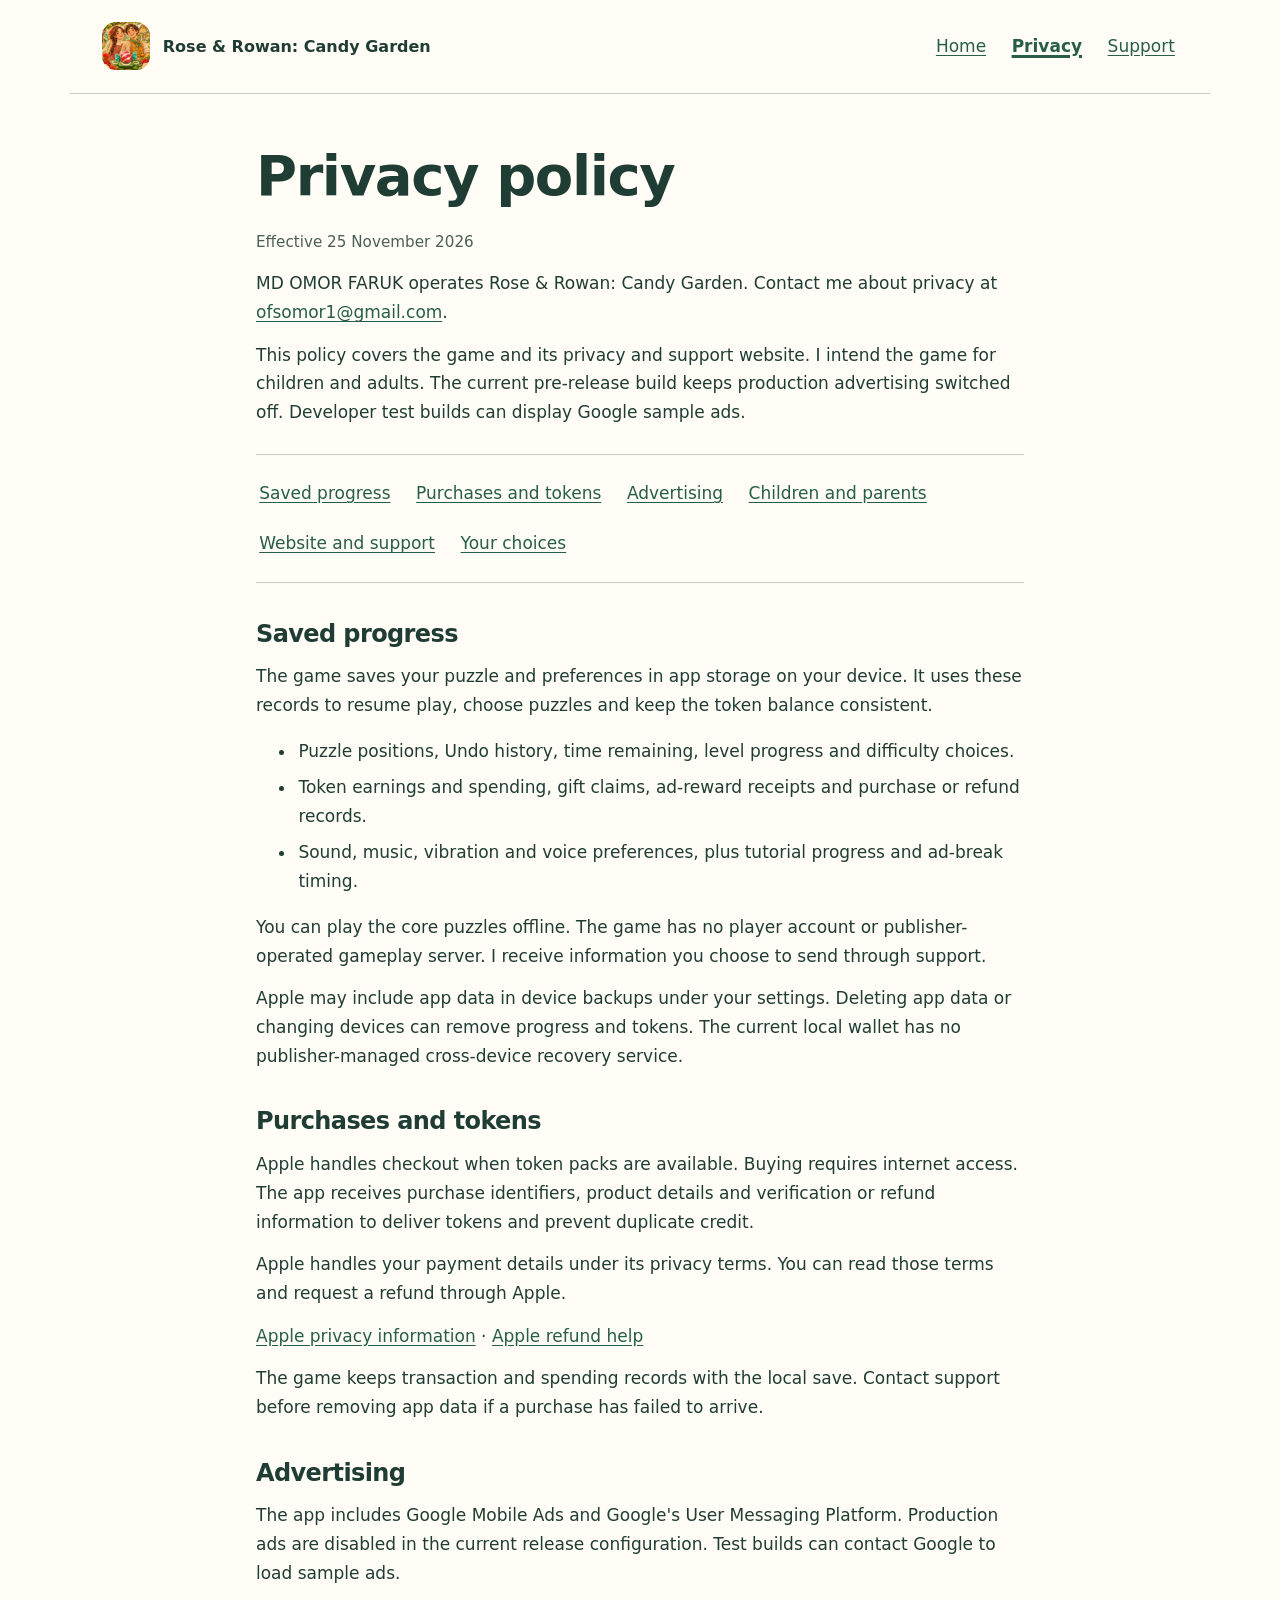
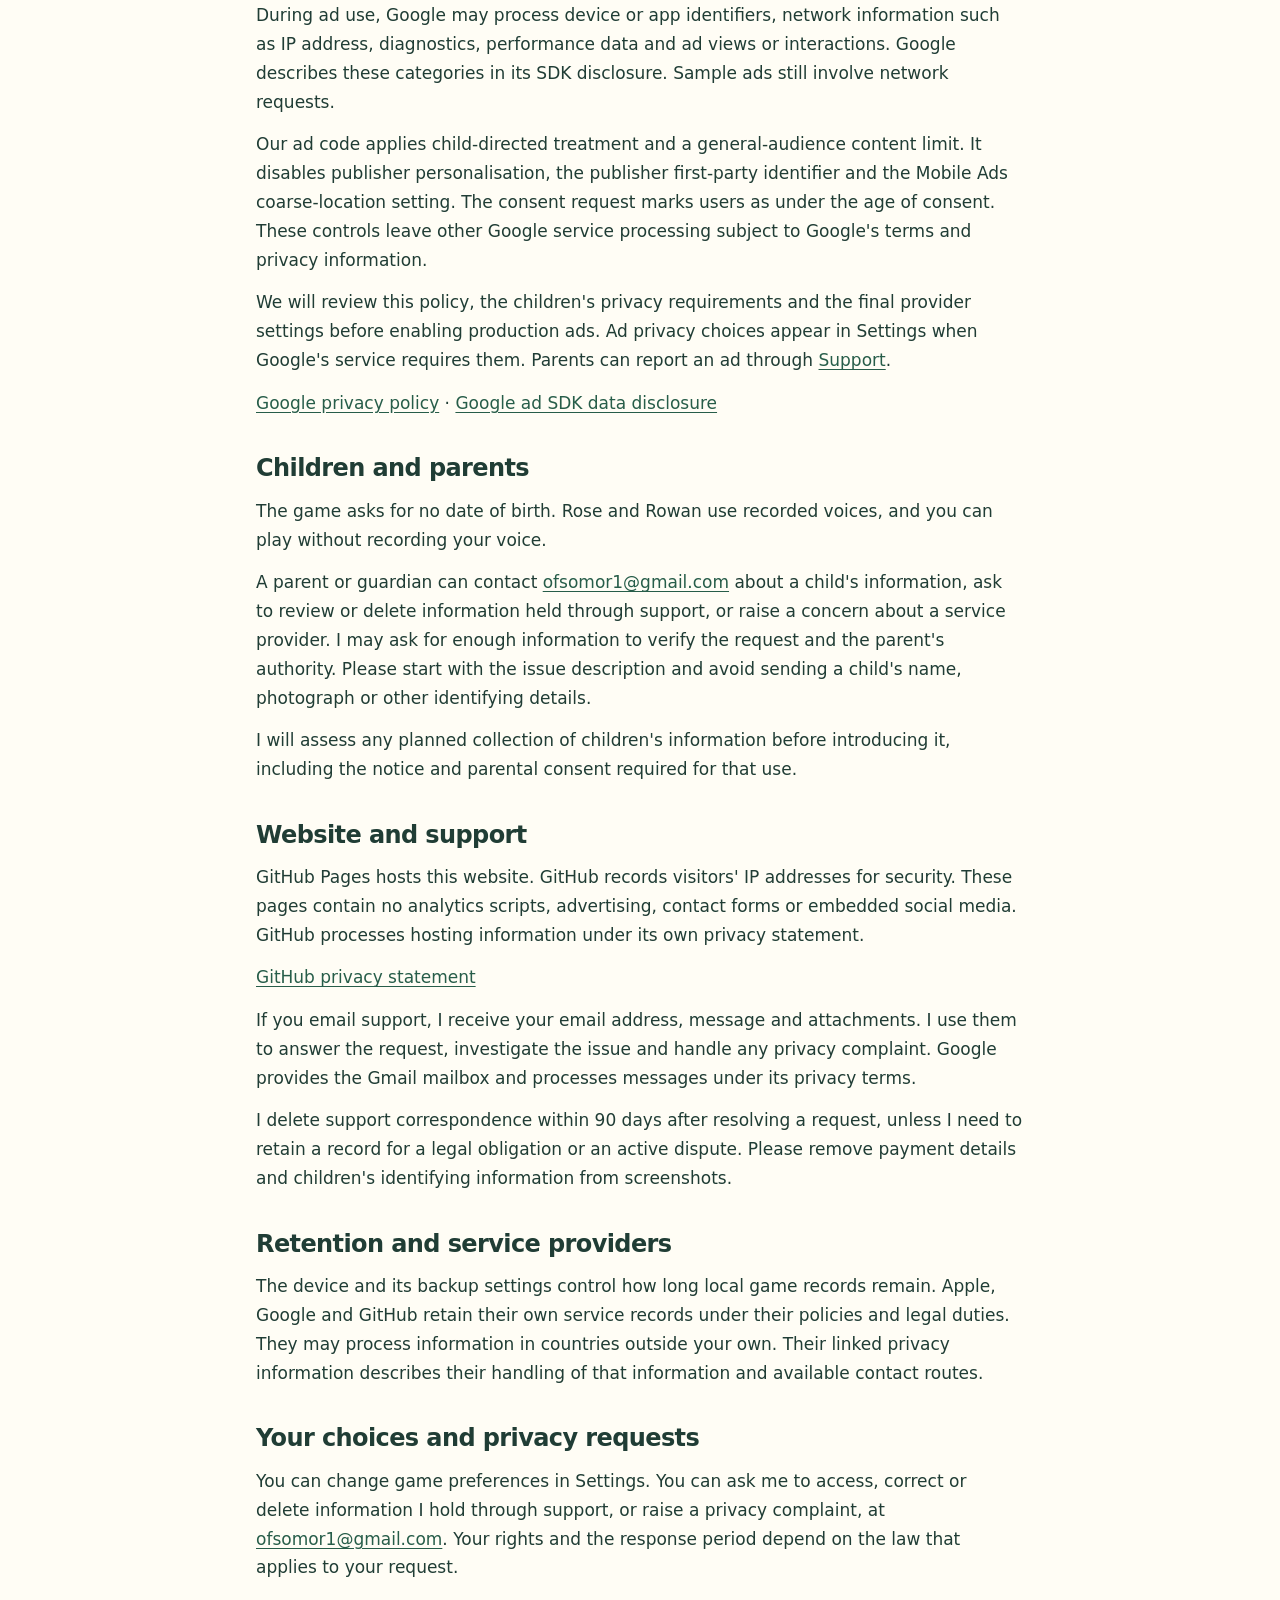
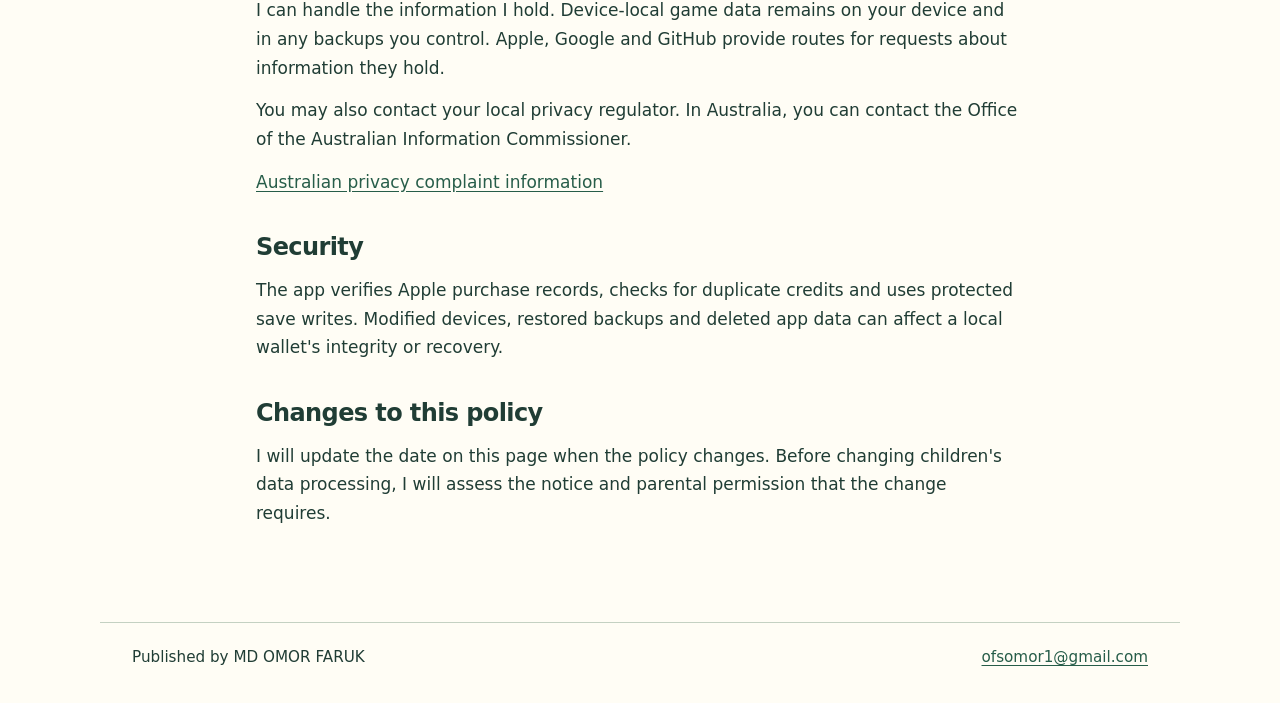
==== privacy.html @ deac771e "Publish approved privacy and support pages Owner approved public operator and contact details, page " ====
<!DOCTYPE html>
<html lang="en">
<head>
  <meta charset="utf-8">
  <meta name="viewport" content="width=device-width, initial-scale=1.0">
  <meta name="description" content="How Rose &amp; Rowan: Candy Garden handles progress, tokens, purchases and service data.">
  <meta name="referrer" content="strict-origin-when-cross-origin">
  <meta http-equiv="Content-Security-Policy" content="default-src 'self'; style-src 'self'; img-src 'self'; script-src 'none'; connect-src 'none'; object-src 'none'; base-uri 'none'; form-action 'none'">
  <title>Privacy policy | Rose &amp; Rowan: Candy Garden</title>
  <link rel="icon" href="app-icon.png" type="image/png">
  <link rel="stylesheet" href="styles.css">
</head>
<body>
  <a class="skip-link" href="#content">Skip to content</a>
  <header class="site-header">
    <a class="brand" href="./"><img src="app-icon.png" alt="" width="48" height="48"><span>Rose &amp; Rowan: Candy Garden</span></a>
    <nav aria-label="Primary"><a href="./">Home</a><a href="privacy.html" aria-current="page">Privacy</a><a href="support.html">Support</a></nav>
  </header>
  <main>
    <article class="document">
      <h1 id="content" tabindex="-1">Privacy policy</h1>
      <p class="date">Effective 25 November 2026</p>
      <p>MD OMOR FARUK operates Rose & Rowan: Candy Garden. Contact me about privacy at <a href="mailto:ofsomor1@gmail.com">ofsomor1@gmail.com</a>.</p>
      <p>This policy covers the game and its privacy and support website. I intend the game for children and adults. The current pre-release build keeps production advertising switched off. Developer test builds can display Google sample ads.</p>

      <nav class="contents" aria-label="Privacy sections">
        <a href="#progress">Saved progress</a><a href="#purchases">Purchases and tokens</a><a href="#advertising">Advertising</a><a href="#parents">Children and parents</a><a href="#website">Website and support</a><a href="#rights">Your choices</a>
      </nav>

      <h2 id="progress">Saved progress</h2>
      <p>The game saves your puzzle and preferences in app storage on your device. It uses these records to resume play, choose puzzles and keep the token balance consistent.</p>
      <ul>
        <li>Puzzle positions, Undo history, time remaining, level progress and difficulty choices.</li>
        <li>Token earnings and spending, gift claims, ad-reward receipts and purchase or refund records.</li>
        <li>Sound, music, vibration and voice preferences, plus tutorial progress and ad-break timing.</li>
      </ul>
      <p>You can play the core puzzles offline. The game has no player account or publisher-operated gameplay server. I receive information you choose to send through support.</p>
      <p>Apple may include app data in device backups under your settings. Deleting app data or changing devices can remove progress and tokens. The current local wallet has no publisher-managed cross-device recovery service.</p>

      <h2 id="purchases">Purchases and tokens</h2>
      <p>Apple handles checkout when token packs are available. Buying requires internet access. The app receives purchase identifiers, product details and verification or refund information to deliver tokens and prevent duplicate credit.</p>
      <p>Apple handles your payment details under its privacy terms. You can read those terms and request a refund through Apple.</p>
      <p><a href="https://www.apple.com/legal/privacy/">Apple privacy information</a> · <a href="https://support.apple.com/en-au/118223">Apple refund help</a></p>
      <p>The game keeps transaction and spending records with the local save. Contact support before removing app data if a purchase has failed to arrive.</p>

      <h2 id="advertising">Advertising</h2>
      <p>The app includes Google Mobile Ads and Google's User Messaging Platform. Production ads are disabled in the current release configuration. Test builds can contact Google to load sample ads.</p>
      <p>During ad use, Google may process device or app identifiers, network information such as IP address, diagnostics, performance data and ad views or interactions. Google describes these categories in its SDK disclosure. Sample ads still involve network requests.</p>
      <p>Our ad code applies child-directed treatment and a general-audience content limit. It disables publisher personalisation, the publisher first-party identifier and the Mobile Ads coarse-location setting. The consent request marks users as under the age of consent. These controls leave other Google service processing subject to Google's terms and privacy information.</p>
      <p>We will review this policy, the children's privacy requirements and the final provider settings before enabling production ads. Ad privacy choices appear in Settings when Google's service requires them. Parents can report an ad through <a href="support.html#ads">Support</a>.</p>
      <p><a href="https://policies.google.com/privacy">Google privacy policy</a> · <a href="https://developers.google.com/admob/ios/privacy/data-disclosure">Google ad SDK data disclosure</a></p>

      <h2 id="parents">Children and parents</h2>
      <p>The game asks for no date of birth. Rose and Rowan use recorded voices, and you can play without recording your voice.</p>
      <p>A parent or guardian can contact <a href="mailto:ofsomor1@gmail.com">ofsomor1@gmail.com</a> about a child's information, ask to review or delete information held through support, or raise a concern about a service provider. I may ask for enough information to verify the request and the parent's authority. Please start with the issue description and avoid sending a child's name, photograph or other identifying details.</p>
      <p>I will assess any planned collection of children's information before introducing it, including the notice and parental consent required for that use.</p>

      <h2 id="website">Website and support</h2>
      <p>GitHub Pages hosts this website. GitHub records visitors' IP addresses for security. These pages contain no analytics scripts, advertising, contact forms or embedded social media. GitHub processes hosting information under its own privacy statement.</p>
      <p><a href="https://docs.github.com/en/site-policy/privacy-policies/github-general-privacy-statement">GitHub privacy statement</a></p>
      <p>If you email support, I receive your email address, message and attachments. I use them to answer the request, investigate the issue and handle any privacy complaint. Google provides the Gmail mailbox and processes messages under its privacy terms.</p>
      <p>I delete support correspondence within 90 days after resolving a request, unless I need to retain a record for a legal obligation or an active dispute. Please remove payment details and children's identifying information from screenshots.</p>

      <h2>Retention and service providers</h2>
      <p>The device and its backup settings control how long local game records remain. Apple, Google and GitHub retain their own service records under their policies and legal duties. They may process information in countries outside your own. Their linked privacy information describes their handling of that information and available contact routes.</p>

      <h2 id="rights">Your choices and privacy requests</h2>
      <p>You can change game preferences in Settings. You can ask me to access, correct or delete information I hold through support, or raise a privacy complaint, at <a href="mailto:ofsomor1@gmail.com">ofsomor1@gmail.com</a>. Your rights and the response period depend on the law that applies to your request.</p>
      <p>I can handle the information I hold. Device-local game data remains on your device and in any backups you control. Apple, Google and GitHub provide routes for requests about information they hold.</p>
      <p>You may also contact your local privacy regulator. In Australia, you can contact the Office of the Australian Information Commissioner.</p>
      <p><a href="https://www.oaic.gov.au/privacy/privacy-complaints">Australian privacy complaint information</a></p>

      <h2>Security</h2>
      <p>The app verifies Apple purchase records, checks for duplicate credits and uses protected save writes. Modified devices, restored backups and deleted app data can affect a local wallet's integrity or recovery.</p>

      <h2>Changes to this policy</h2>
      <p>I will update the date on this page when the policy changes. Before changing children's data processing, I will assess the notice and parental permission that the change requires.</p>
    </article>
  </main>
  <footer class="site-footer">
    <p>Published by MD OMOR FARUK</p>
    <a href="mailto:ofsomor1@gmail.com">ofsomor1@gmail.com</a>
  </footer>
</body>
</html>
---- styles.css ----
* { box-sizing: border-box; }
:root { color-scheme: light; --ink: #203d35; --muted: #4a6056; --paper: #fffdf5; --mint: #e5efe4; --line: #c4d1c2; --gold: #f1d68f; }
body { margin: 0; color: var(--ink); background: var(--paper); font-family: ui-rounded, 'Avenir Next', system-ui, sans-serif; font-size: 1.0625rem; line-height: 1.7; }
a { color: #275d49; text-underline-offset: .2em; overflow-wrap: anywhere; }
a:hover { text-decoration-thickness: .14em; }
:where(a, summary):focus-visible { outline: 3px solid #7c3c32; outline-offset: 5px; border-radius: 4px; }
.skip-link { position: fixed; left: 1rem; top: -8rem; z-index: 2; background: var(--paper); padding: .8rem 1rem; border: 2px solid var(--ink); }
.skip-link:focus { top: 1rem; }
.site-header { max-width: 1140px; margin: auto; padding: 1.4rem 2rem; display: flex; gap: 1.4rem; align-items: center; justify-content: space-between; border-bottom: 1px solid var(--line); }
.brand { display: flex; align-items: center; gap: .8rem; max-width: 28rem; font-size: 1rem; font-weight: 750; text-decoration: none; color: var(--ink); line-height: 1.35; }
.brand img { flex: none; border-radius: 14px; }
nav { display: flex; flex-wrap: wrap; gap: .4rem 1.2rem; }
nav a { min-height: 44px; display: inline-flex; align-items: center; padding: .35rem .2rem; }
nav a[aria-current] { font-weight: 750; text-decoration-thickness: .15em; }
main { max-width: 1080px; padding: 3rem 2rem 5rem; margin: auto; }
h1, h2 { line-height: 1.2; letter-spacing: -.025em; text-wrap: balance; }
h1 { margin: 0 0 1.3rem; font-size: clamp(2.4rem, 5vw, 4.25rem); }
h2 { font-size: 1.5rem; margin: 2.3rem 0 .8rem; }
p { margin: .85rem 0; }
.lead { font-size: 1.25rem; color: var(--muted); line-height: 1.6; }
.hero { display: grid; grid-template-columns: 1fr auto; align-items: center; gap: 3rem; padding: 2rem 0 3rem; }
.hero p { max-width: 36rem; }
.hero-icon { width: 208px; height: auto; border-radius: 3rem; box-shadow: 0 15px 35px #27432c1c; }
.page-links { display: grid; grid-template-columns: 1fr 1fr; gap: 1.25rem; }
.page-card { color: var(--ink); display: block; padding: 1.8rem; background: var(--mint); border: 1px solid var(--line); border-radius: 1.6rem; text-decoration: none; }
.page-card + .page-card { background: #faf0d6; border-color: #d9c592; }
.page-card h2 { margin: 0 0 .7rem; }
.page-card span { display: inline-block; margin-top: 1rem; text-decoration: underline; text-underline-offset: .25em; font-weight: 700; }
.document { max-width: 48rem; margin: 0 auto; }
.document h1 { font-size: clamp(2.4rem, 5vw, 3.5rem); }
.date { color: var(--muted); font-size: .95rem; }
.contents { padding: 1rem 0; margin: 1.7rem 0 2.2rem; border-top: 1px solid var(--line); border-bottom: 1px solid var(--line); }
li { padding-left: .15rem; margin: .45rem 0; }
details { border-bottom: 1px solid var(--line); padding: .3rem 0; }
summary { cursor: pointer; padding: .95rem .3rem; font-weight: 650; min-height: 44px; }
details p { padding: 0 .3rem; }
details[open] { padding-bottom: .75rem; }
.site-footer { max-width: 1080px; border-top: 1px solid var(--line); margin: auto; padding: 1.4rem 2rem 2rem; font-size: .95rem; display: flex; justify-content: space-between; flex-wrap: wrap; gap: .5rem 2rem; }
.site-footer p { margin: 0; }
@media (max-width: 650px) { .site-header { padding: 1rem 1.25rem; align-items: flex-start; flex-direction: column; gap: .6rem; } main { padding: 2rem 1.25rem 3rem; } .hero { grid-template-columns: 1fr; gap: 1.5rem; padding-top: 0; } .hero-icon { grid-row: 1; width: 112px; border-radius: 1.6rem; } .page-links { grid-template-columns: 1fr; } .site-footer { padding-inline: 1.25rem; } }
@media print { .site-header, .site-footer, .skip-link, .contents { display: none; } body { color: #000; background: #fff; font-size: 11pt; } main { padding: 0; } a { color: inherit; } }
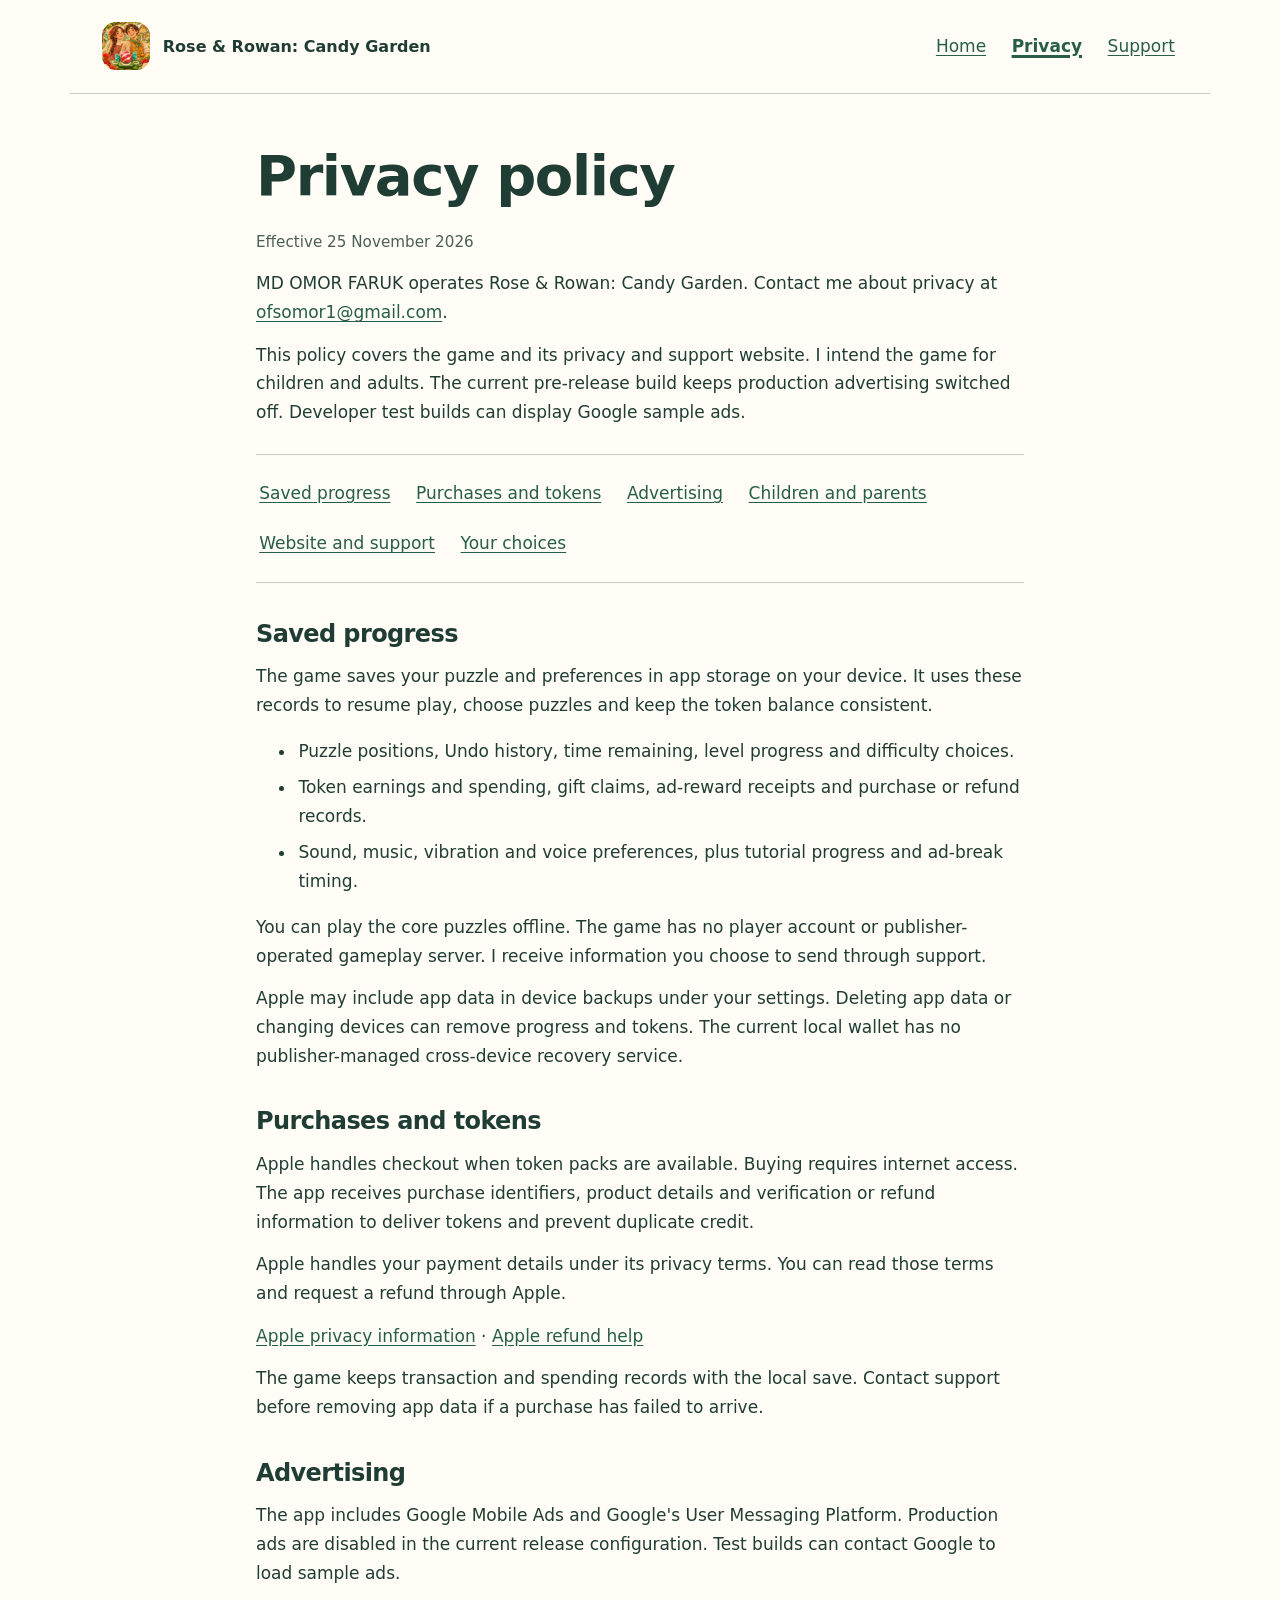
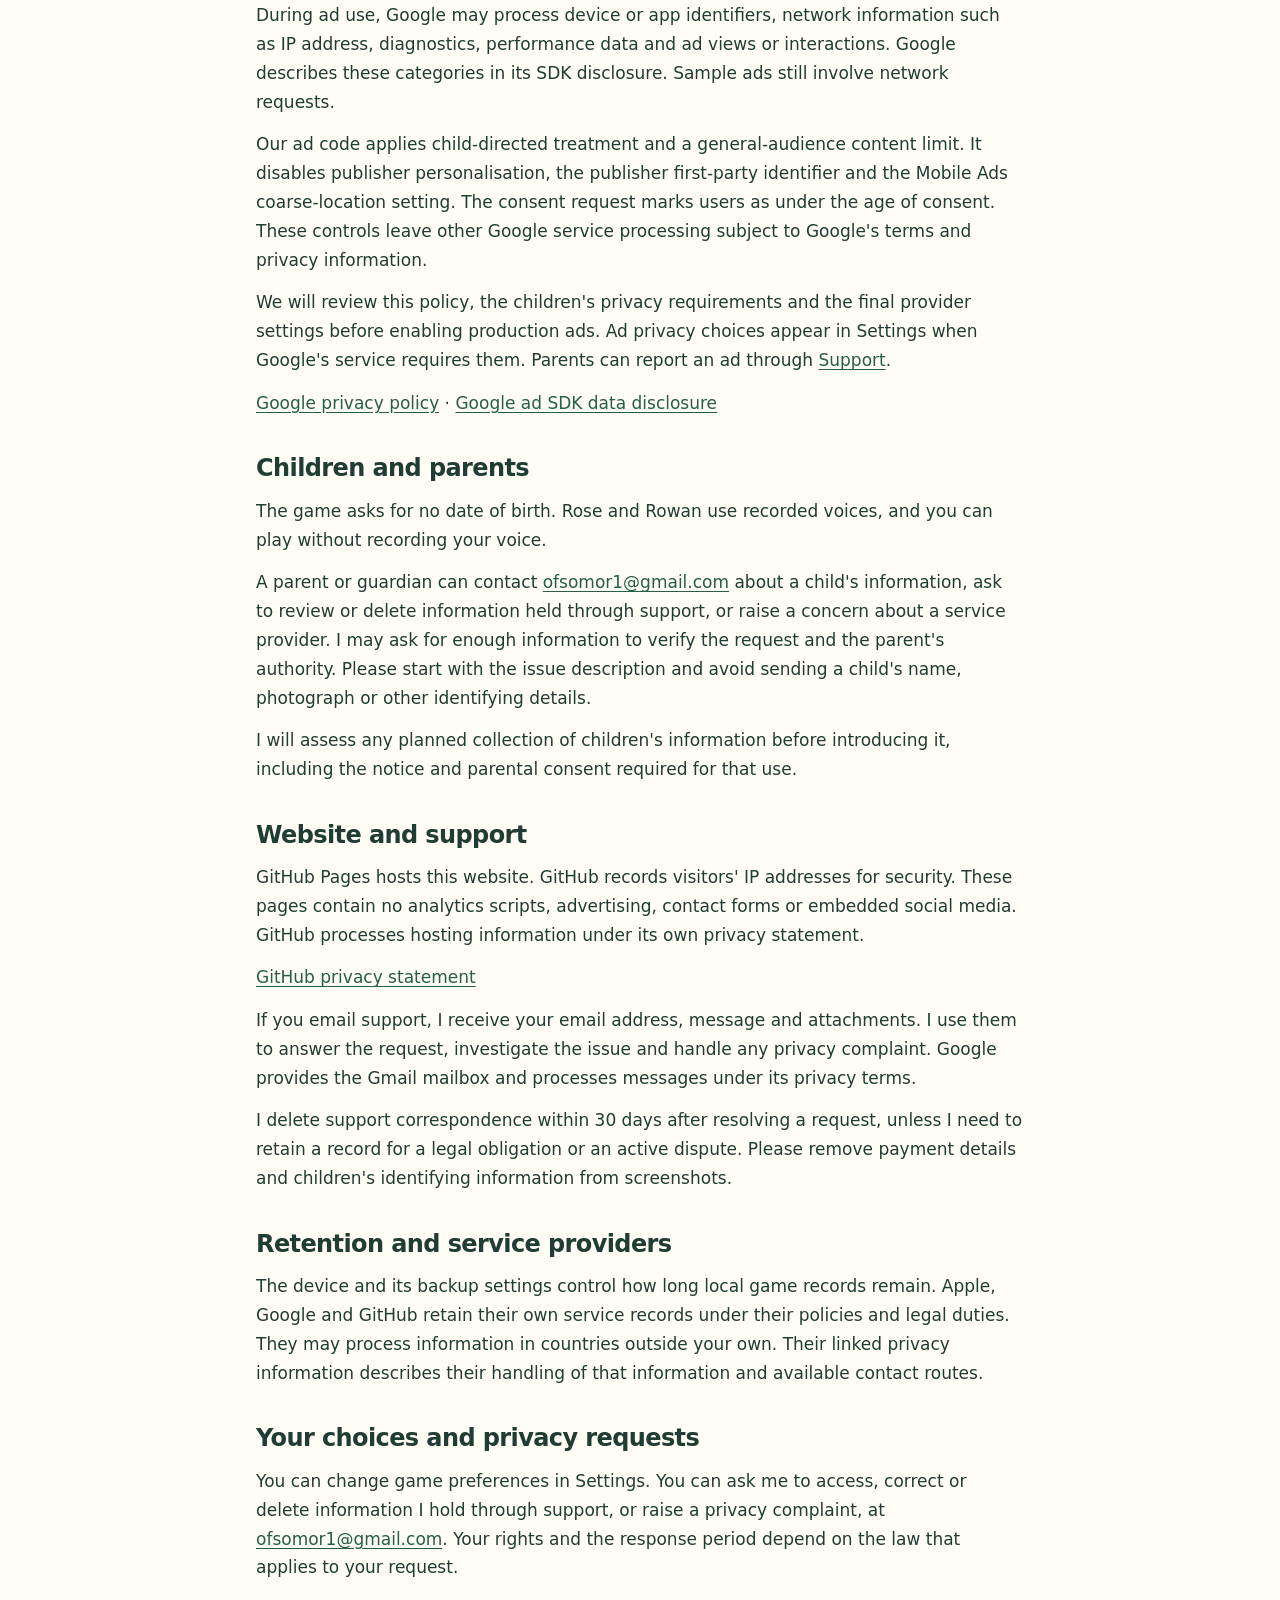
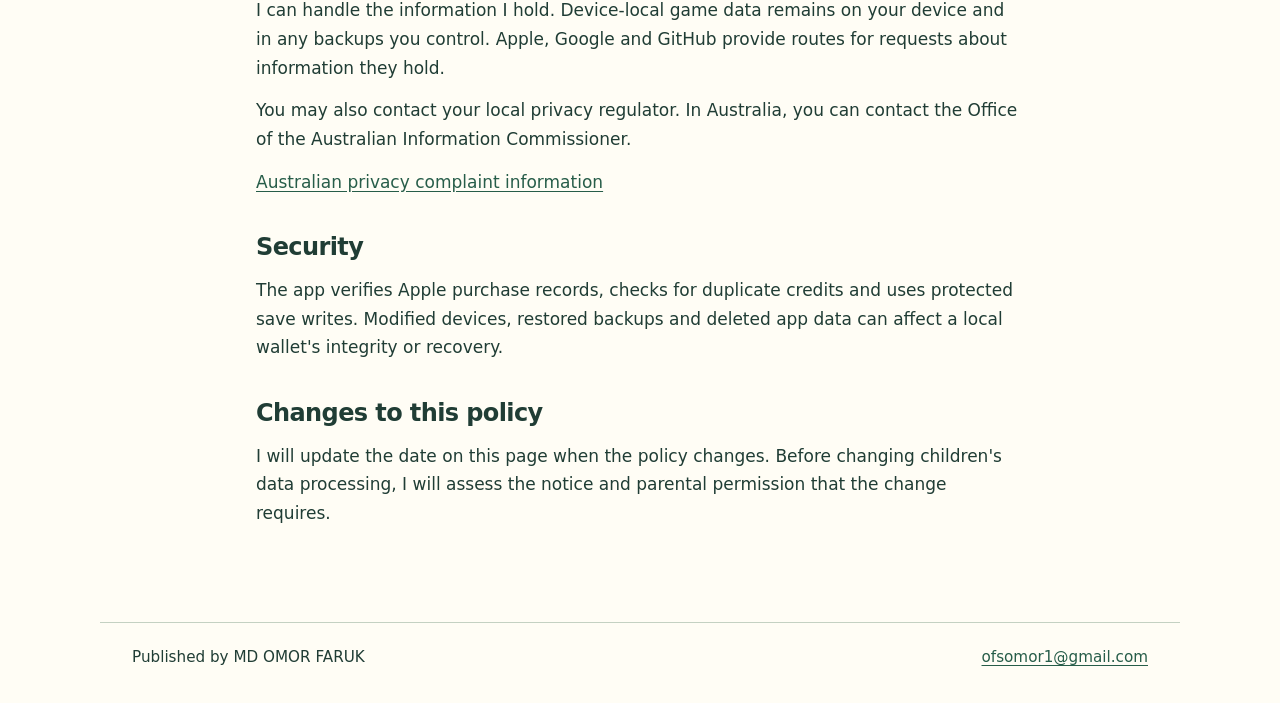
==== commit 17498335: "Set resolved-support retention to 30 days" ====
--- a/privacy.html
+++ b/privacy.html
@@ -59,7 +59,7 @@
       <p>GitHub Pages hosts this website. GitHub records visitors' IP addresses for security. These pages contain no analytics scripts, advertising, contact forms or embedded social media. GitHub processes hosting information under its own privacy statement.</p>
       <p><a href="https://docs.github.com/en/site-policy/privacy-policies/github-general-privacy-statement">GitHub privacy statement</a></p>
       <p>If you email support, I receive your email address, message and attachments. I use them to answer the request, investigate the issue and handle any privacy complaint. Google provides the Gmail mailbox and processes messages under its privacy terms.</p>
-      <p>I delete support correspondence within 90 days after resolving a request, unless I need to retain a record for a legal obligation or an active dispute. Please remove payment details and children's identifying information from screenshots.</p>
+      <p>I delete support correspondence within 30 days after resolving a request, unless I need to retain a record for a legal obligation or an active dispute. Please remove payment details and children's identifying information from screenshots.</p>
 
       <h2>Retention and service providers</h2>
       <p>The device and its backup settings control how long local game records remain. Apple, Google and GitHub retain their own service records under their policies and legal duties. They may process information in countries outside your own. Their linked privacy information describes their handling of that information and available contact routes.</p>
